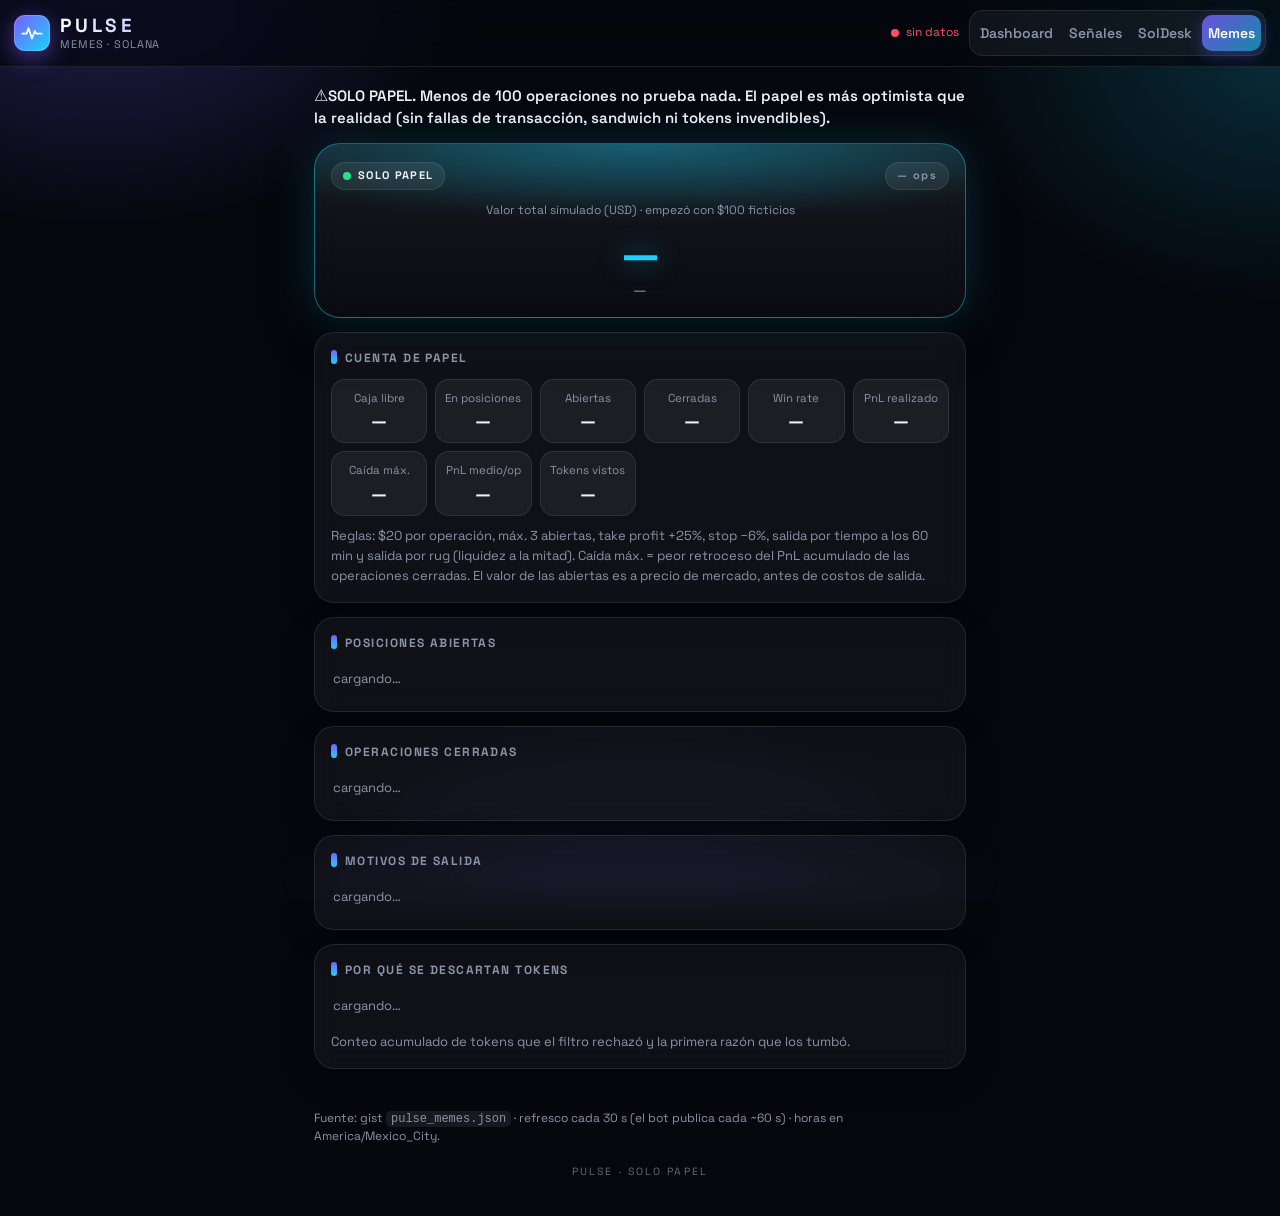
==== memes.html @ 9209fdc7 "Add memes.html: paper-only Solana memecoin bot live page (Spanish, mobile-first, gist pulse_memes.js" ====
<!doctype html><html lang="es"><head><meta charset="utf-8"><meta name="viewport" content="width=device-width,initial-scale=1,viewport-fit=cover">
<title>PULSE · Memes (PAPEL)</title><meta name="theme-color" content="#05070d"><meta name="color-scheme" content="dark">
<link rel="icon" href="icon-192.png"><link rel="apple-touch-icon" href="icon-192.png">
<link rel="preconnect" href="https://fonts.googleapis.com"><link rel="preconnect" href="https://fonts.gstatic.com" crossorigin>
<link rel="stylesheet" href="https://fonts.googleapis.com/css2?family=Space+Grotesk:wght@400;500;600;700&display=swap">
<link rel="stylesheet" href="senales.css?v=3">
<style>
.hero.neutral{--sig:var(--a2);--sigrgb:25,211,255}
.hero.pos{--sig:var(--green);--sigrgb:34,229,139}.hero.neg{--sig:var(--red);--sigrgb:255,77,106}
.hero .big-n{font:700 44px/1.05 var(--sans);letter-spacing:-.01em;font-variant-numeric:tabular-nums;margin:12px 0 2px;text-shadow:0 0 26px rgba(var(--sigrgb),.55);color:var(--sig)}
.seg{display:flex;gap:4px;padding:4px;border-radius:14px;background:rgba(255,255,255,.05);border:1px solid var(--line);margin-bottom:12px}
.seg button{flex:1;padding:9px;font:700 13px var(--sans);background:transparent;color:var(--mut);border:0;border-radius:10px;cursor:pointer}
.seg button.on{color:#fff;background:linear-gradient(135deg,var(--a1),var(--a2))}
.funnel{display:flex;flex-direction:column;gap:6px}
.frow{display:grid;grid-template-columns:minmax(0,1.3fr) minmax(0,2fr) 56px;gap:8px;align-items:center;font-size:12.5px}
.frow .bar{height:10px;border-radius:99px;background:rgba(255,255,255,.07);overflow:hidden}.frow .bar i{display:block;height:100%;border-radius:99px;background:linear-gradient(90deg,var(--a1),var(--a2))}
.frow b{text-align:right;font-variant-numeric:tabular-nums}
.frow.k .bar i{background:linear-gradient(90deg,#c0334b,var(--red))}.frow.g .bar i{background:linear-gradient(90deg,#14b36c,var(--green))}
.list{display:flex;flex-direction:column;gap:8px}
.it{background:rgba(255,255,255,.05);border:1px solid var(--line);border-radius:14px;padding:10px 12px;font-size:13px;min-width:0}
.it .r1{display:flex;justify-content:space-between;gap:8px;align-items:baseline}.it .r1 b{font-size:15px;overflow-wrap:anywhere}
.it .r2{color:var(--mut);font-size:12px;margin-top:3px;overflow-wrap:anywhere;line-height:1.4}
.pill{display:inline-block;padding:2px 8px;border-radius:99px;font:700 10.5px var(--mono);background:rgba(255,255,255,.08);color:var(--mut);margin-left:6px;vertical-align:1px}
.pill.g{background:rgba(34,229,139,.15);color:var(--green)}.pill.r{background:rgba(255,77,106,.15);color:var(--red)}.pill.a{background:rgba(255,185,56,.15);color:var(--amber)}
.empty{color:var(--mut);font-size:13px;padding:6px 2px}
.kvs{display:grid;grid-template-columns:repeat(3,1fr);gap:8px}
.kvs>div{background:rgba(255,255,255,.055);border:1px solid var(--line);border-radius:14px;padding:10px 6px;text-align:center;font-size:11.5px;color:var(--mut);min-width:0}
.kvs b{display:block;font:700 18px var(--sans);color:var(--txt);margin-top:3px;font-variant-numeric:tabular-nums;overflow-wrap:anywhere}
.kvs b.up{color:var(--green)}.kvs b.dn{color:var(--red)}
.err{color:var(--red)}
@media(min-width:560px){.kvs{grid-template-columns:repeat(6,1fr)}}
.tbl{width:100%;border-collapse:collapse;font-size:13px}
.tbl th{color:var(--mut);font:600 11px var(--sans);text-align:left;padding:4px 6px;white-space:nowrap}
.tbl td{padding:8px 6px;border-top:1px solid var(--line);vertical-align:top}
.tbl td.n,.tbl th.n{text-align:right;font-variant-numeric:tabular-nums;white-space:nowrap}
.tbl a{color:var(--a2);text-decoration:none;font-weight:700}
.tw{overflow-x:auto;-webkit-overflow-scrolling:touch}
.stale{color:var(--amber)}
.banner.big{font-weight:600;line-height:1.45}
</style></head><body>
<header class="hs"><a class="brand" href="./index.html" aria-label="PULSE"><span class="logo"><svg viewBox="0 0 32 32" width="22" height="22" aria-hidden="true"><path d="M2 17h6l3-8 5 15 4-11 2 4h8" fill="none" stroke="#fff" stroke-width="2.6" stroke-linecap="round" stroke-linejoin="round"/></svg></span><span class="bt"><b>PULSE</b><small>Memes · Solana</small></span></a>
<span class="sp"></span><span class="upd"><i class="live" id="dot"></i><span class="mut" id="upd">cargando…</span></span>
<nav><a href="./index.html">Dashboard</a><a href="./senales.html">Señales</a><a href="./soldesk.html">SolDesk</a><a href="./memes.html" class="on">Memes</a></nav></header>
<main class="sw">
 <div class="banner big"><span class="bi">⚠</span><span>SOLO PAPEL. Menos de 100 operaciones no prueba nada. El papel es más optimista que la realidad (sin fallas de transacción, sandwich ni tokens invendibles).</span></div>
 <section class="panel hero neutral" id="hero">
  <div class="hero-top"><span class="chip"><i class="live"></i>SOLO PAPEL</span><span class="chip ghost" id="ops">— ops</span></div>
  <div class="mut tgt">Valor total simulado (USD) · empezó con $100 ficticios</div>
  <div class="big-n" id="eq">—</div>
  <div id="pnlTot" class="mut">—</div>
 </section>
 <section class="panel"><h3>Cuenta de papel</h3>
  <div class="kvs">
   <div>Caja libre<b id="cash">—</b></div><div>En posiciones<b id="ov">—</b></div><div>Abiertas<b id="nopen">—</b></div>
   <div>Cerradas<b id="nclosed">—</b></div><div>Win rate<b id="wr">—</b></div><div>PnL realizado<b id="rpnl">—</b></div>
   <div>Caída máx.<b id="dd">—</b></div><div>PnL medio/op<b id="avg">—</b></div><div>Tokens vistos<b id="seen">—</b></div>
  </div>
  <p class="mut small" style="margin:10px 0 0">Reglas: $20 por operación, máx. 3 abiertas, take profit +25%, stop −6%, salida por tiempo a los 60 min y salida por rug (liquidez a la mitad). Caída máx. = peor retroceso del PnL acumulado de las operaciones cerradas. El valor de las abiertas es a precio de mercado, antes de costos de salida.</p>
 </section>
 <section class="panel"><h3>Posiciones abiertas</h3><div id="open"><div class="empty">cargando…</div></div></section>
 <section class="panel"><h3>Operaciones cerradas</h3><div class="list" id="closed"><div class="empty">cargando…</div></div></section>
 <section class="panel"><h3>Motivos de salida</h3><div class="funnel" id="exits"><div class="empty">cargando…</div></div></section>
 <section class="panel"><h3>Por qué se descartan tokens</h3><div class="funnel" id="disc"><div class="empty">cargando…</div></div>
  <p class="mut small" style="margin:10px 0 0">Conteo acumulado de tokens que el filtro rechazó y la primera razón que los tumbó.</p></section>
</main>
<footer><p>Fuente: gist <code>pulse_memes.json</code> · refresco cada 30 s (el bot publica cada ~60 s) · horas en America/Mexico_City.</p><div class="credit">PULSE · solo papel</div></footer>
<script>
(function(){
'use strict';
var O='dylanfernandezduran-cmyk', G='a2aef1f302ecb2680905497477cd051e', F='pulse_memes.json';
function $(id){return document.getElementById(id)}
function esc(x){return String(x==null?'':x).replace(/[&<>"']/g,function(c){return {'&':'&amp;','<':'&lt;','>':'&gt;','"':'&quot;',"'":'&#39;'}[c]})}
function num(x){return (x==null||isNaN(Number(x)))?null:Number(x)}
function usd(x,sign){var n=num(x); if(n===null)return '—'; return (n<0?'-':(sign?'+':''))+'$'+Math.abs(n).toLocaleString('es-MX',{minimumFractionDigits:2,maximumFractionDigits:2})}
function pct(x,sign,d){var n=num(x); if(n===null)return '—'; n*=100; return (n<0?'':(sign?'+':''))+n.toFixed(d==null?1:d)+'%'}
function cls(x){var n=num(x); return n===null||n===0?'':(n>0?'up':'dn')}
function when(ts){ if(!ts)return '—'; try{return new Date(ts*1000).toLocaleString('es-MX',{timeZone:'America/Mexico_City',day:'2-digit',month:'short',hour:'2-digit',minute:'2-digit',second:'2-digit',hour12:false})+' CDMX'}catch(e){return '—'} }
function whenS(ts){ if(!ts)return '—'; try{return new Date(ts*1000).toLocaleString('es-MX',{timeZone:'America/Mexico_City',day:'2-digit',month:'short',hour:'2-digit',minute:'2-digit',hour12:false})}catch(e){return '—'} }
function dur(a,b){ var s=Math.max(0,Math.round(b-a)); return s<3600?Math.round(s/60)+' min':Math.floor(s/3600)+' h '+Math.round((s%3600)/60)+' min' }
function ago(ts){ var s=Math.max(0,Math.floor(Date.now()/1000-ts)); if(s<60)return s+' s'; if(s<3600)return Math.floor(s/60)+' min'; return Math.floor(s/3600)+' h '+Math.floor((s%3600)/60)+' min' }
var WHY={'take profit':'Take profit (+25%)','stop':'Stop (−6%)','tiempo':'Tiempo (60 min)','liquidez retirada':'Rug: liquidez retirada','sin datos 10 min':'Sin datos 10 min'};
async function getJSON(url){var r=await fetch(url,{cache:'no-store'}); if(!r.ok)throw new Error('HTTP '+r.status); return r.json()}
var S=null;
async function load(){
  try{
    var s;
    try{ s=await getJSON('https://gist.githubusercontent.com/'+O+'/'+G+'/raw/'+F+'?t='+Date.now()) }
    catch(e){ var g=await getJSON('https://api.github.com/gists/'+G); s=JSON.parse(g.files[F].content) }
    S=s; render();
  }catch(e){ $('upd').textContent='sin datos'; $('upd').className='err'; $('dot').style.background='var(--red)'; console.error(e) }
}
function bars(el,rows,c,empty){
  if(!rows.length){el.innerHTML='<div class="empty">'+empty+'</div>';return}
  var mx=Math.max.apply(null,rows.map(function(r){return r[1]}));
  el.innerHTML=rows.map(function(r){var w=mx>0?Math.max(2,Math.round(100*r[1]/mx)):0;
    return '<div class="frow '+(c||'')+'"><span>'+esc(r[0])+'</span><span class="bar"><i style="width:'+w+'%"></i></span><b>'+r[1]+'</b></div>'}).join('')
}
function render(){
  var s=S; if(!s)return;
  var age=Math.floor(Date.now()/1000-(s.updated||0));
  $('upd').textContent=when(s.updated)+' · hace '+ago(s.updated); $('upd').className=age>300?'err':'mut';
  $('dot').style.background=age>300?'var(--red)':'';
  var eq=num(s.equity), tp=num(s.total_pnl);
  $('hero').className='panel hero '+(tp===null||tp===0?'neutral':(tp>0?'pos':'neg'));
  $('eq').textContent=usd(eq);
  $('pnlTot').textContent=(tp===null?'—':usd(tp,1)+' ('+pct(s.total_ret,1,2)+')')+' vs $100 de inicio';
  $('ops').textContent=(s.n_closed||0)+' cerradas · '+(s.n_open||0)+' abiertas';
  $('cash').textContent=usd(s.cash); $('ov').textContent=usd(s.open_value);
  $('nopen').textContent=s.n_open==null?'—':s.n_open; $('nclosed').textContent=s.n_closed==null?'—':s.n_closed;
  $('wr').textContent=s.win_rate==null?'—':pct(s.win_rate,0,0)+' ('+s.wins+'/'+s.n_closed+')';
  var r=$('rpnl'); r.textContent=usd(s.realized_pnl,1); r.className=cls(s.realized_pnl);
  $('dd').textContent=s.n_closed?usd(s.max_drawdown):'—'; var a=$('avg'); a.textContent=s.avg_pnl==null?'—':usd(s.avg_pnl,1); a.className=cls(s.avg_pnl);
  $('seen').textContent=s.n_seen==null?'—':s.n_seen;
  // abiertas
  var op=s.open||[];
  if(!op.length) $('open').innerHTML='<div class="empty">No hay posiciones abiertas ahorita. El bot espera un token que pase el filtro.</div>';
  else $('open').innerHTML='<div class="tw"><table class="tbl"><thead><tr><th>Token</th><th>Entrada (CDMX)</th><th class="n">Valor</th><th class="n">Retorno</th></tr></thead><tbody>'+op.map(function(p){
    var st=num(p.px_age_s)!==null&&p.px_age_s>180?' <span class="stale" title="último precio hace '+Math.round(p.px_age_s)+' s">⚠ precio viejo</span>':'';
    return '<tr><td><a href="https://dexscreener.com/solana/'+encodeURIComponent(p.addr)+'" target="_blank" rel="noopener">'+esc(p.sym)+' ↗</a>'+st+'<div class="mut small">score '+esc(p.score==null?'—':p.score)+' · liq '+(num(p.liq)===null?'—':'$'+Math.round(p.liq).toLocaleString('es-MX'))+'</div></td><td>'+whenS(p.t)+'<div class="mut small">hace '+ago(p.t)+'</div></td><td class="n">'+usd(p.value)+'<div class="mut small">de $20</div></td><td class="n '+cls(p.ret)+'"><b>'+pct(p.ret,1,1)+'</b><div class="small">'+usd(p.pnl,1)+'</div></td></tr>'}).join('')+'</tbody></table></div>';
  // cerradas
  var cl=s.closed||[];
  if(!cl.length) $('closed').innerHTML='<div class="empty">Todavía no hay operaciones cerradas.</div>';
  else $('closed').innerHTML=cl.map(function(c){var g=(c.pnl||0)>0;
    return '<div class="it"><div class="r1"><b>'+esc(c.sym)+'<span class="pill '+(g?'g':'r')+'">'+esc(WHY[c.why]||c.why)+'</span></b><b class="'+cls(c.pnl)+'">'+pct(c.ret,1,1)+' · '+usd(c.pnl,1)+'</b></div><div class="r2">'+whenS(c.t)+' → '+whenS(c.t2)+' CDMX · duró '+dur(c.t,c.t2)+' · score '+esc(c.score==null?'—':c.score)+'</div></div>'}).join('');
  if(s.closed_total>cl.length) $('closed').innerHTML+='<div class="empty">Mostrando las últimas '+cl.length+' de '+s.closed_total+'.</div>';
  // salidas / descartes
  var ex=Object.keys(s.exit_reasons||{}).map(function(k){return [WHY[k]||k,s.exit_reasons[k]]}).sort(function(a,b){return b[1]-a[1]});
  bars($('exits'),ex,'',"Aún no hay salidas.");
  bars($('disc'),(s.top_discards||[]).map(function(d){return [d.reason,d.n]}),'k',"Aún no hay descartes registrados.");
}
load(); setInterval(load,30000);
document.addEventListener('visibilitychange',function(){ if(!document.hidden)load() });
setInterval(function(){ if(S) render() },10000);
})();
</script></body></html>
---- senales.css ----
/* PULSE · Señales BTC — diseño premium (solo presentación) */
:root{--bg:#05070d;--panel:rgba(255,255,255,.045);--panel2:rgba(255,255,255,.06);--line:rgba(255,255,255,.09);--txt:#eef1f8;--mut:#8a93a8;--green:#22e58b;--red:#ff4d6a;--amber:#ffb938;--a1:#7c5cff;--a2:#19d3ff;--r:20px;--mono:ui-monospace,SFMono-Regular,Menlo,Consolas,monospace;--sans:"Space Grotesk",Inter,system-ui,-apple-system,"Segoe UI",Roboto,sans-serif;--sig:#8a93a8;--sigrgb:138,147,168}
*{box-sizing:border-box;-webkit-tap-highlight-color:transparent}
html{background:var(--bg);-webkit-text-size-adjust:100%}
body{margin:0;min-height:100vh;color:var(--txt);font-family:var(--sans);font-size:15px;line-height:1.45;background:
 radial-gradient(520px 380px at 8% -4%,rgba(124,92,255,.28),transparent 70%),
 radial-gradient(480px 360px at 100% 6%,rgba(25,211,255,.18),transparent 70%),
 radial-gradient(600px 400px at 50% 110%,rgba(124,92,255,.14),transparent 70%),var(--bg);background-attachment:fixed;padding-bottom:env(safe-area-inset-bottom)}
a{color:var(--a2);text-decoration:none}
b{font-weight:700}
.mut{color:var(--mut)}.up{color:var(--green)}.dn{color:var(--red)}.am{color:var(--amber)}
.small{font-size:13px;line-height:1.55}
code{font:12px var(--mono);background:rgba(255,255,255,.07);padding:1px 5px;border-radius:5px}
#src,#why,#probm,#opsrc,#diff{overflow-wrap:anywhere;word-break:break-word}

/* ---------- cabecera ---------- */
.hs{position:sticky;top:0;z-index:20;display:flex;align-items:center;flex-wrap:wrap;gap:8px 10px;padding:calc(10px + env(safe-area-inset-top)) max(14px,env(safe-area-inset-right)) 10px max(14px,env(safe-area-inset-left));background:rgba(5,7,13,.72);-webkit-backdrop-filter:blur(18px) saturate(1.4);backdrop-filter:blur(18px) saturate(1.4);border-bottom:1px solid var(--line)}
.brand{display:flex;align-items:center;gap:10px;color:var(--txt)}
.logo{width:36px;height:36px;border-radius:11px;background:linear-gradient(135deg,var(--a1),var(--a2));display:grid;place-items:center;box-shadow:0 0 0 1px rgba(255,255,255,.18) inset,0 6px 22px rgba(124,92,255,.5)}
.logo svg path{stroke-dasharray:60;animation:trace 3.2s ease-in-out infinite}
@keyframes trace{0%{stroke-dashoffset:60}55%,100%{stroke-dashoffset:0}}
.bt{display:flex;flex-direction:column;line-height:1.05}.bt b{font-size:19px;letter-spacing:.2em;font-weight:700;background:linear-gradient(90deg,#fff,#b9c4ff);-webkit-background-clip:text;background-clip:text;color:transparent}
.bt small{font-size:11px;color:var(--mut);letter-spacing:.08em;text-transform:uppercase;margin-top:3px}
.sp{flex:1}
.upd{display:flex;align-items:center;gap:7px;font-size:12px}
.live{display:inline-block;width:8px;height:8px;border-radius:50%;background:var(--green);box-shadow:0 0 0 0 rgba(34,229,139,.6);animation:ping 1.8s infinite}
@keyframes ping{70%{box-shadow:0 0 0 8px rgba(34,229,139,0)}100%{box-shadow:0 0 0 0 rgba(34,229,139,0)}}
.hs nav{width:100%;display:flex;gap:4px;padding:4px;border-radius:14px;background:rgba(255,255,255,.05);border:1px solid var(--line);order:5}
.hs nav a{flex:1;text-align:center;padding:8px 6px;border-radius:10px;color:var(--mut);font-size:14px;font-weight:600}
.hs nav a.on{color:#fff;background:linear-gradient(135deg,rgba(124,92,255,.85),rgba(25,211,255,.6));box-shadow:0 4px 16px rgba(124,92,255,.35)}

/* ---------- layout ---------- */
.sw{max-width:680px;margin:0 auto;padding:14px max(14px,env(safe-area-inset-right)) 28px max(14px,env(safe-area-inset-left));display:flex;flex-direction:column;gap:14px}
.panel{position:relative;background:var(--panel);border:1px solid var(--line);border-radius:var(--r);padding:16px;-webkit-backdrop-filter:blur(14px);backdrop-filter:blur(14px);box-shadow:0 10px 30px rgba(0,0,0,.28)}
.panel h3{margin:0 0 12px;font-size:12px;font-weight:700;letter-spacing:.12em;text-transform:uppercase;color:var(--mut);line-height:1.5}
.panel h3::before{content:"";display:inline-block;vertical-align:-2px;width:6px;height:14px;border-radius:3px;background:linear-gradient(var(--a1),var(--a2));margin-right:8px}
.panel h4{margin:0 0 8px;font-size:13px;font-weight:600;color:var(--txt)}

/* ---------- selector de intervalo ---------- */
.ivsel{display:flex;gap:4px;padding:4px;border-radius:16px;background:rgba(255,255,255,.05);border:1px solid var(--line)}
.ivsel button{flex:1;padding:11px;font:700 17px var(--sans);letter-spacing:.04em;background:transparent;color:var(--mut);border:0;border-radius:12px;cursor:pointer;transition:.2s}
.ivsel button.on{color:#fff;background:linear-gradient(135deg,var(--a1),var(--a2));box-shadow:0 6px 20px rgba(124,92,255,.45)}

/* ---------- HERO ---------- */
.hero{--sig:var(--mut);--sigrgb:138,147,168;text-align:center;overflow:hidden;padding:18px 16px 16px;border-radius:26px;border-color:rgba(var(--sigrgb),.45);background:radial-gradient(120% 70% at 50% 0%,rgba(var(--sigrgb),.2),transparent 65%),linear-gradient(180deg,rgba(255,255,255,.07),rgba(255,255,255,.025));box-shadow:0 0 40px rgba(var(--sigrgb),.18),0 18px 50px rgba(0,0,0,.45);transition:box-shadow .5s,border-color .5s}
.hero:has(.dir.UP){--sig:var(--green);--sigrgb:34,229,139}
.hero:has(.dir.DOWN){--sig:var(--red);--sigrgb:255,77,106}
.hero:has(.dir.WAIT){--sig:var(--amber);--sigrgb:255,185,56}
.hero::before{content:"";position:absolute;inset:-40% -20% auto -20%;height:80%;background:radial-gradient(closest-side,rgba(var(--sigrgb),.28),transparent);opacity:.8;pointer-events:none;animation:breathe 3.4s ease-in-out infinite}
@keyframes breathe{0%,100%{opacity:.45;transform:scale(.95)}50%{opacity:1;transform:scale(1.08)}}
.hero>*{position:relative}
.hero-top{display:flex;justify-content:space-between;align-items:center;gap:8px}
.chip{display:inline-flex;align-items:center;gap:7px;padding:5px 11px;border-radius:99px;font-size:11px;font-weight:700;letter-spacing:.12em;background:rgba(255,255,255,.07);border:1px solid var(--line);color:var(--txt)}
.chip.ghost{color:var(--mut)}
.tgt{font-size:12px;margin-top:12px;line-height:1.4}
.dirw{margin:14px 0 6px}
.dir{display:inline-block;max-width:100%;min-width:240px;font:700 56px/1.05 var(--sans);letter-spacing:.03em;padding:18px 22px;border-radius:22px;border:2px solid;color:var(--sig);border-color:rgba(var(--sigrgb),.8);background:linear-gradient(180deg,rgba(var(--sigrgb),.2),rgba(var(--sigrgb),.07));text-shadow:0 0 28px rgba(var(--sigrgb),.65);animation:ring 2.6s ease-out infinite;overflow-wrap:anywhere}
@keyframes ring{0%{box-shadow:0 0 0 0 rgba(var(--sigrgb),.5),0 0 30px rgba(var(--sigrgb),.25)}100%{box-shadow:0 0 0 22px rgba(var(--sigrgb),0),0 0 30px rgba(var(--sigrgb),.25)}}
.dir.UP{--sig:var(--green);--sigrgb:34,229,139}.dir.DOWN{--sig:var(--red);--sigrgb:255,77,106}.dir.WAIT{--sig:var(--amber);--sigrgb:255,185,56;font-size:30px;line-height:1.15;padding:22px 20px}
.dir.gray{--sig:var(--mut);--sigrgb:138,147,168;font-size:34px;animation:none;text-shadow:none}.dir.err{font-size:30px;animation:none}
.status{margin:8px 0;padding:10px 12px;border-radius:12px;background:rgba(255,77,106,.12);border:1px solid rgba(255,77,106,.35);color:#ff8fa1;font-size:13px}
.cd{margin-top:14px;display:flex;flex-direction:column;align-items:center;gap:0}
.cd .mut{font-size:12px;letter-spacing:.16em;text-transform:uppercase;font-weight:600}
.cd b{font:700 68px/1.05 var(--sans);font-variant-numeric:tabular-nums;letter-spacing:.02em;background:linear-gradient(180deg,#fff 30%,#aeb8ff);-webkit-background-clip:text;background-clip:text;color:transparent}
.cdbar{height:6px;border-radius:99px;background:rgba(255,255,255,.08);overflow:hidden;margin:8px 4px 14px}
.cdbar i{display:block;height:100%;width:0;border-radius:99px;background:linear-gradient(90deg,var(--a1),var(--a2));box-shadow:0 0 12px rgba(25,211,255,.6)}

.tg{display:grid;grid-template-columns:1fr 1fr;gap:10px;margin:0 0 10px;text-align:left}
.tg>div{background:rgba(255,255,255,.055);border:1px solid var(--line);border-radius:16px;padding:12px;font-size:12px;color:var(--mut);min-width:0}
.tg b{display:block;margin:4px 0 2px;font:700 22px var(--sans);font-variant-numeric:tabular-nums;color:var(--txt);letter-spacing:-.01em;overflow-wrap:anywhere}
.tg .mut{font-size:11.5px;line-height:1.35}
.be{padding:11px 13px;border-radius:14px;background:rgba(255,255,255,.05);border:1px solid var(--line);font-size:13px;line-height:1.5;margin-top:10px;text-align:left}
#probm{font-size:12px;color:var(--mut)}
.why{border-left:3px solid var(--sig)}
.rule300{border:1px solid rgba(255,185,56,.45);color:var(--amber);background:rgba(255,185,56,.08);padding:11px 14px;border-radius:14px;font-weight:700;font-size:14px;text-align:center}
.banner.sm{display:flex;gap:10px;align-items:flex-start;padding:11px 14px;border-radius:14px;border:1px solid rgba(255,185,56,.3);background:rgba(255,185,56,.07);color:#f2cd86;font-size:12.5px;line-height:1.5}.banner .bi{font-size:16px;line-height:1.3}

.votes{display:flex;flex-wrap:wrap;gap:6px;justify-content:center;margin:10px 0;font:12px var(--mono)}
.votes span{padding:5px 10px;border-radius:99px;background:rgba(255,255,255,.07);border:1px solid var(--line)}
.trow{display:grid;grid-template-columns:repeat(3,1fr);gap:8px;margin:8px 0;font-size:12px;color:var(--mut)}
.trow>div{background:rgba(255,255,255,.055);border:1px solid var(--line);border-radius:14px;padding:9px 6px;text-align:center;min-width:0}
.trow b{display:block;font:700 15px var(--sans);margin-top:2px;overflow-wrap:anywhere;color:var(--txt)}.trow b.up{color:var(--green)}.trow b.dn{color:var(--red)}.trow b.am{color:var(--amber)}

#notif{margin-top:12px;padding:14px;width:100%;color:#fff;font:600 15px var(--sans);background:linear-gradient(135deg,rgba(124,92,255,.9),rgba(25,211,255,.7));border:0;border-radius:16px;cursor:pointer;box-shadow:0 8px 24px rgba(124,92,255,.35)}
#notif:active{transform:scale(.98)}

/* ---------- plegables ---------- */
.fold{margin-top:10px;border-radius:14px;background:rgba(255,255,255,.035);border:1px solid var(--line);text-align:left}
.fold>summary{list-style:none;cursor:pointer;display:flex;align-items:center;justify-content:space-between;gap:10px;min-height:44px;padding:10px 14px;font-size:13px;font-weight:600;color:var(--txt)}
.fold>summary::-webkit-details-marker{display:none}
.fold>summary::after{content:"";width:8px;height:8px;border-right:2px solid var(--mut);border-bottom:2px solid var(--mut);transform:rotate(45deg);transition:.2s;margin-right:3px;flex:none}
.fold[open]>summary::after{transform:rotate(-135deg);margin-top:4px}
.foldbody{padding:0 14px 14px}.foldbody p:first-child{margin-top:0}.foldbody p:last-child{margin-bottom:0}
.rulepanel{padding:6px}.rulepanel .fold{margin:0;background:none;border:0}.big-fold>summary{font-size:12px;font-weight:700;letter-spacing:.12em;text-transform:uppercase;color:var(--mut)}
.rulepanel ol{padding-left:20px;margin:0 0 12px}.rulepanel li{margin-bottom:6px}

/* ---------- marcador ---------- */
.two{display:grid;grid-template-columns:1fr;gap:10px}
.two>div{background:rgba(255,255,255,.04);border:1px solid var(--line);border-radius:16px;padding:12px;min-width:0}
.score{display:grid;grid-template-columns:repeat(3,1fr);gap:8px;text-align:center}
.score b{display:block;font:700 30px var(--sans);font-variant-numeric:tabular-nums}.score span{color:var(--mut);font-size:11.5px}
.waitp{margin:12px 0 0}
.hist{display:flex;flex-wrap:wrap;gap:4px;margin-top:12px}.hist i{width:12px;height:12px;border-radius:4px;background:rgba(255,255,255,.1)}.hist i.h{background:var(--green);box-shadow:0 0 8px rgba(34,229,139,.5)}.hist i.m{background:var(--red);box-shadow:0 0 8px rgba(255,77,106,.4)}
.link{background:none;border:0;color:var(--mut);text-decoration:underline;margin-top:10px;cursor:pointer;font:12px var(--sans);padding:8px 0}

/* ---------- listas clave-valor ---------- */
.kv{display:grid;grid-template-columns:minmax(0,1.25fr) minmax(0,1fr);gap:0 14px;font-size:13px}.kv>span,.kv>b{overflow-wrap:break-word;word-break:normal}
.kv>span,.kv>b{padding:7px 0;border-bottom:1px dashed rgba(255,255,255,.09)}
.kv>:nth-last-child(-n+2){border-bottom:0}
.kv>span:nth-child(odd){color:var(--mut)}.kv>b,.kv>span:nth-child(even){text-align:right;font-variant-numeric:tabular-nums}

/* ---------- medidores ---------- */
.mlab{display:flex;justify-content:space-between;font-size:11px;font-weight:700;letter-spacing:.1em;text-transform:uppercase;margin-bottom:5px}
.fzbar{position:relative;height:14px;border-radius:99px;background:linear-gradient(90deg,#c0334b,var(--red));overflow:hidden;margin:0 0 12px;box-shadow:0 0 0 1px rgba(255,255,255,.08) inset}
.fzbar i{display:block;height:100%;width:50%;border-radius:99px 0 0 99px;background:linear-gradient(90deg,#14b36c,var(--green));box-shadow:0 0 14px rgba(34,229,139,.55);transition:width .6s cubic-bezier(.2,.8,.2,1)}
.fzbar::after{content:"";position:absolute;left:50%;top:0;bottom:0;width:2px;margin-left:-1px;background:rgba(255,255,255,.55)}
#fzState{font-size:14px;transition:.3s;background:rgba(255,255,255,.04);border:1px solid}
.fznote{text-align:center;margin:8px 0 14px}

/* ---------- varios ---------- */
#c30{display:block;width:100%;height:130px;background:rgba(0,0,0,.25);border:1px solid var(--line);border-radius:14px}
.panel .trow{margin-top:10px}
.warn{border-color:rgba(255,185,56,.4);background:linear-gradient(180deg,rgba(255,185,56,.1),rgba(255,77,106,.05))}
.warn h3{color:var(--amber)}.warn h3::before{background:var(--amber)}
.warn p{margin:0}
footer{max-width:680px;margin:0 auto;padding:0 max(14px,env(safe-area-inset-right)) 36px max(14px,env(safe-area-inset-left));color:var(--mut);font-size:12px;line-height:1.55}
footer .credit{text-align:center;margin-top:18px;letter-spacing:.2em;font-size:10.5px;text-transform:uppercase;opacity:.7}

@media(min-width:560px){.two{grid-template-columns:1fr 1fr}.sw{padding-top:18px}.hs nav{width:auto;order:0}.dir{font-size:64px}.dir.WAIT{font-size:34px}.cd b{font-size:78px}}
@media(max-width:360px){.dir{font-size:46px;min-width:0}.cd b{font-size:56px}.tg{grid-template-columns:1fr}}
@media(prefers-reduced-motion:reduce){*,*::before{animation:none!important;transition:none!important}}
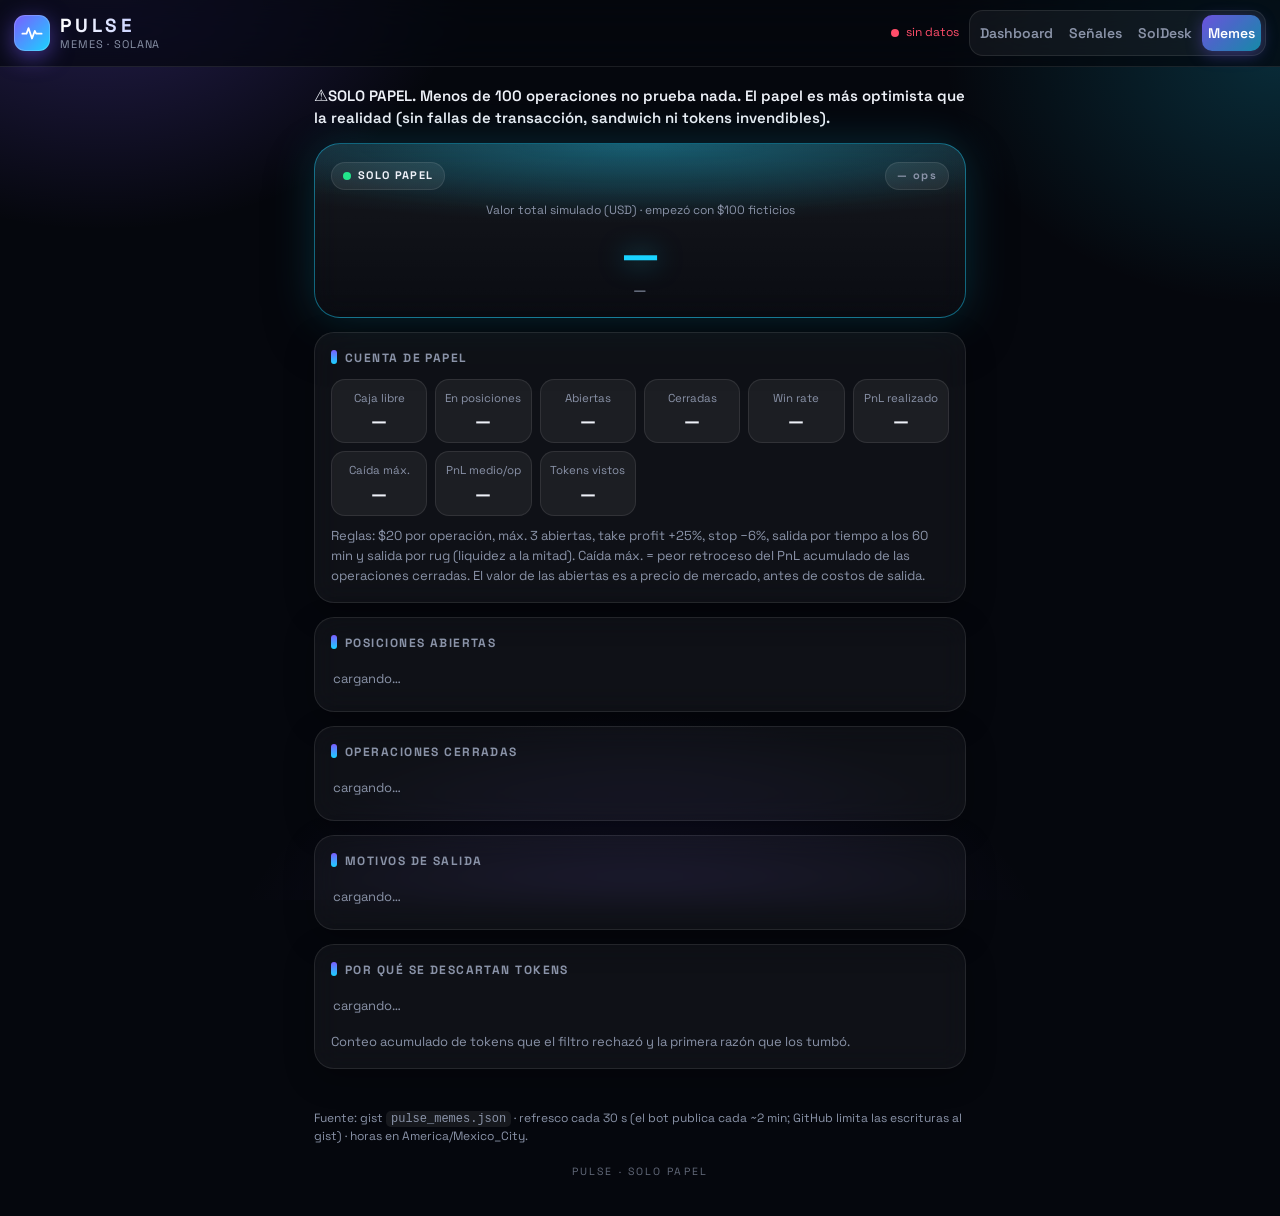
==== commit 0949aedc: "memes: publish cadence note (~2 min), stale threshold 10 min" ====
--- a/memes.html
+++ b/memes.html
@@ -63,7 +63,7 @@
  <section class="panel"><h3>Por qué se descartan tokens</h3><div class="funnel" id="disc"><div class="empty">cargando…</div></div>
   <p class="mut small" style="margin:10px 0 0">Conteo acumulado de tokens que el filtro rechazó y la primera razón que los tumbó.</p></section>
 </main>
-<footer><p>Fuente: gist <code>pulse_memes.json</code> · refresco cada 30 s (el bot publica cada ~60 s) · horas en America/Mexico_City.</p><div class="credit">PULSE · solo papel</div></footer>
+<footer><p>Fuente: gist <code>pulse_memes.json</code> · refresco cada 30 s (el bot publica cada ~2 min; GitHub limita las escrituras al gist) · horas en America/Mexico_City.</p><div class="credit">PULSE · solo papel</div></footer>
 <script>
 (function(){
 'use strict';
@@ -98,8 +98,8 @@
 function render(){
   var s=S; if(!s)return;
   var age=Math.floor(Date.now()/1000-(s.updated||0));
-  $('upd').textContent=when(s.updated)+' · hace '+ago(s.updated); $('upd').className=age>300?'err':'mut';
-  $('dot').style.background=age>300?'var(--red)':'';
+  $('upd').textContent=when(s.updated)+' · hace '+ago(s.updated); $('upd').className=age>600?'err':'mut';
+  $('dot').style.background=age>600?'var(--red)':'';
   var eq=num(s.equity), tp=num(s.total_pnl);
   $('hero').className='panel hero '+(tp===null||tp===0?'neutral':(tp>0?'pos':'neg'));
   $('eq').textContent=usd(eq);
